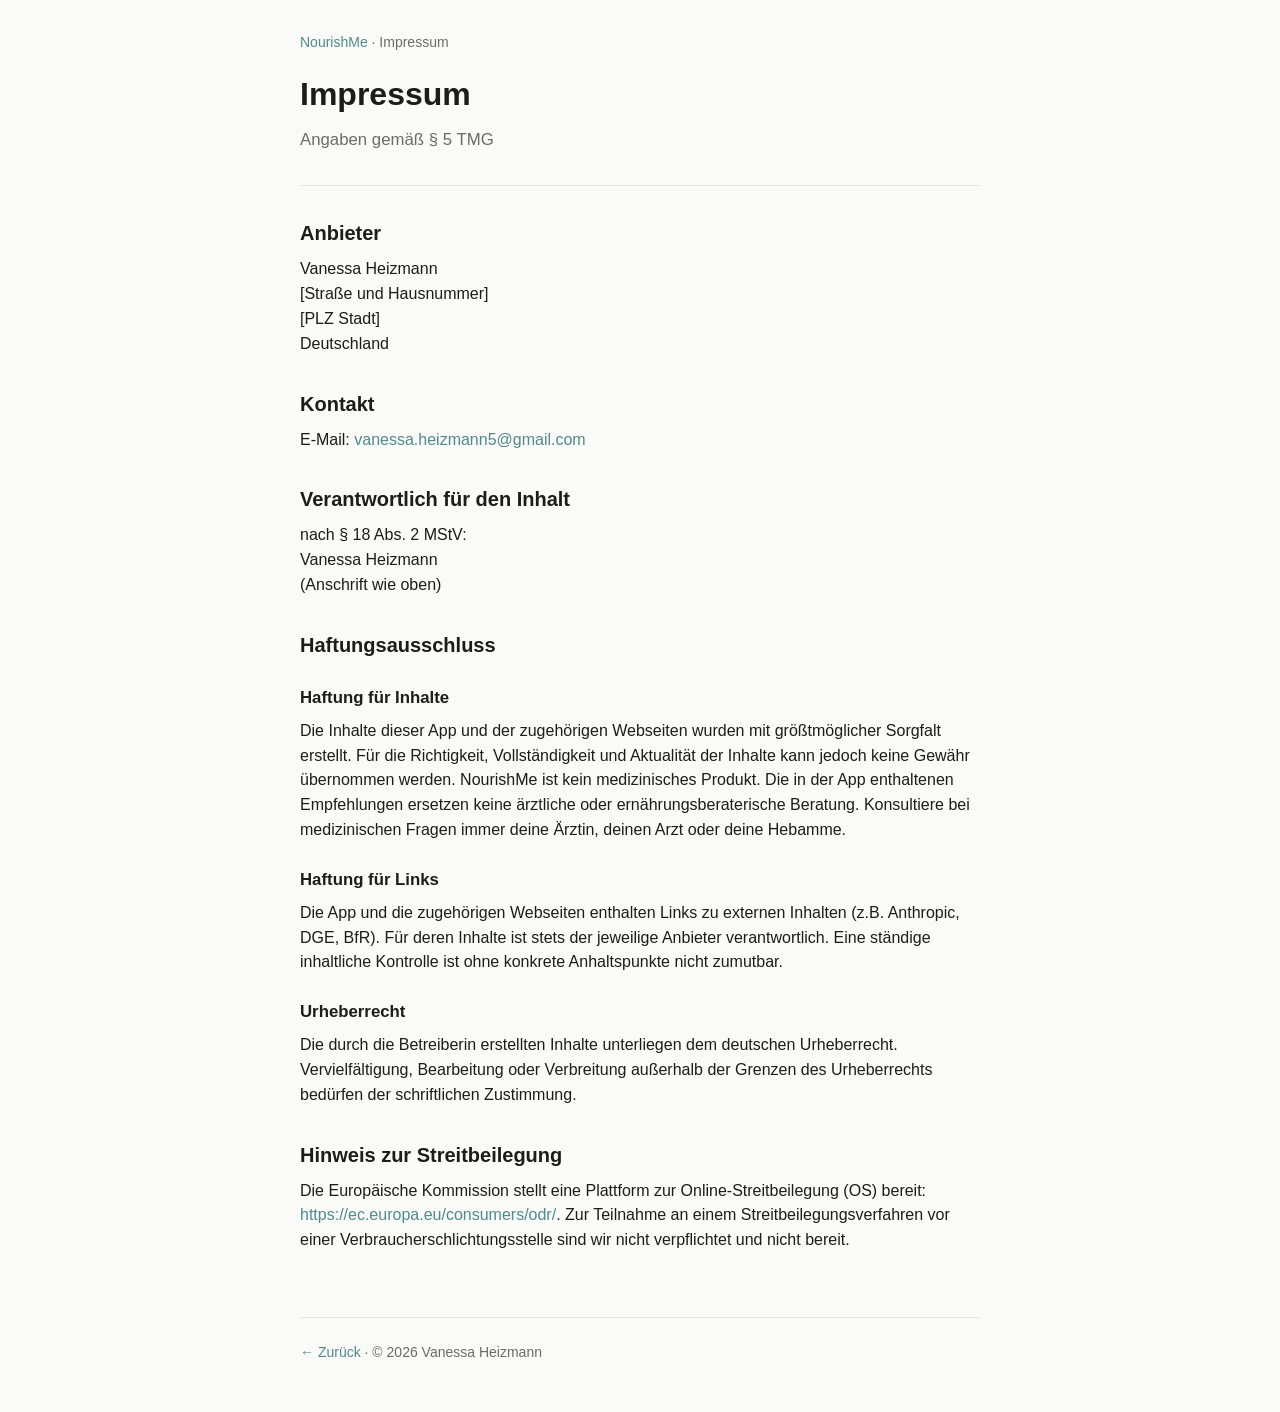
==== docs/impressum.html @ d8aed47d "Add Impressum page (TMG § 5 compliance) + link in index Co-Authored-By: Claude Opus 4.7 (1M context)" ====
<!doctype html>
<html lang="de">
<head>
<meta charset="utf-8">
<meta name="viewport" content="width=device-width,initial-scale=1">
<title>Impressum — NourishMe</title>
<link rel="stylesheet" href="style.css">
</head>
<body>
<nav class="crumb"><a href="index.html">Nourish<span style="color:var(--accent)">Me</span></a> · Impressum</nav>
<header>
  <h1>Impressum</h1>
  <p>Angaben gemäß § 5 TMG</p>
</header>
<main>

<h2>Anbieter</h2>
<p>Vanessa Heizmann<br>
[Straße und Hausnummer]<br>
[PLZ Stadt]<br>
Deutschland</p>

<h2>Kontakt</h2>
<p>E-Mail: <a href="mailto:vanessa.heizmann5@gmail.com">vanessa.heizmann5@gmail.com</a></p>

<h2>Verantwortlich für den Inhalt</h2>
<p>nach § 18 Abs. 2 MStV:<br>
Vanessa Heizmann<br>
(Anschrift wie oben)</p>

<h2>Haftungsausschluss</h2>

<h3>Haftung für Inhalte</h3>
<p>Die Inhalte dieser App und der zugehörigen Webseiten wurden mit
größtmöglicher Sorgfalt erstellt. Für die Richtigkeit, Vollständigkeit
und Aktualität der Inhalte kann jedoch keine Gewähr übernommen werden.
NourishMe ist kein medizinisches Produkt. Die in der App enthaltenen
Empfehlungen ersetzen keine ärztliche oder ernährungsberaterische
Beratung. Konsultiere bei medizinischen Fragen immer deine Ärztin, deinen
Arzt oder deine Hebamme.</p>

<h3>Haftung für Links</h3>
<p>Die App und die zugehörigen Webseiten enthalten Links zu externen
Inhalten (z.B. Anthropic, DGE, BfR). Für deren Inhalte ist stets der
jeweilige Anbieter verantwortlich. Eine ständige inhaltliche Kontrolle
ist ohne konkrete Anhaltspunkte nicht zumutbar.</p>

<h3>Urheberrecht</h3>
<p>Die durch die Betreiberin erstellten Inhalte unterliegen dem deutschen
Urheberrecht. Vervielfältigung, Bearbeitung oder Verbreitung außerhalb
der Grenzen des Urheberrechts bedürfen der schriftlichen Zustimmung.</p>

<h2>Hinweis zur Streitbeilegung</h2>
<p>Die Europäische Kommission stellt eine Plattform zur
Online-Streitbeilegung (OS) bereit:
<a href="https://ec.europa.eu/consumers/odr/">https://ec.europa.eu/consumers/odr/</a>.
Zur Teilnahme an einem Streitbeilegungsverfahren vor einer
Verbraucherschlichtungsstelle sind wir nicht verpflichtet und nicht
bereit.</p>

</main>
<footer>
  <p><a href="index.html">← Zurück</a> · © 2026 Vanessa Heizmann</p>
</footer>
</body>
</html>
---- docs/style.css ----
:root {
  --bg: #fafaf9;
  --text: #1c1c1b;
  --muted: #6b6b69;
  --accent: #4f8a8b;
  --border: #e4e4e2;
}

@media (prefers-color-scheme: dark) {
  :root {
    --bg: #1c1c1b;
    --text: #f4f4f3;
    --muted: #a8a8a6;
    --accent: #7fb8b9;
    --border: #333331;
  }
}

* {
  box-sizing: border-box;
}

html {
  font-size: 16px;
}

body {
  background: var(--bg);
  color: var(--text);
  font-family: -apple-system, BlinkMacSystemFont, "Segoe UI", Roboto, sans-serif;
  line-height: 1.55;
  max-width: 720px;
  margin: 0 auto;
  padding: 2rem 1.25rem;
}

header {
  margin-bottom: 2rem;
  padding-bottom: 1rem;
  border-bottom: 1px solid var(--border);
}

h1 {
  font-size: 2rem;
  font-weight: 700;
  margin: 0 0 0.25rem 0;
}

h1 .accent {
  color: var(--accent);
}

h2 {
  font-size: 1.25rem;
  font-weight: 600;
  margin-top: 2rem;
  margin-bottom: 0.5rem;
}

h3 {
  font-size: 1.05rem;
  font-weight: 600;
  margin-top: 1.5rem;
  margin-bottom: 0.5rem;
}

p {
  margin: 0.5rem 0 1rem 0;
}

ul {
  padding-left: 1.25rem;
}

li {
  margin: 0.25rem 0;
}

a {
  color: var(--accent);
  text-decoration: none;
}

a:hover {
  text-decoration: underline;
}

header p {
  color: var(--muted);
  font-size: 1.05rem;
}

footer {
  margin-top: 4rem;
  padding-top: 1rem;
  border-top: 1px solid var(--border);
  color: var(--muted);
  font-size: 0.875rem;
}

nav.crumb {
  font-size: 0.875rem;
  color: var(--muted);
  margin-bottom: 1rem;
}
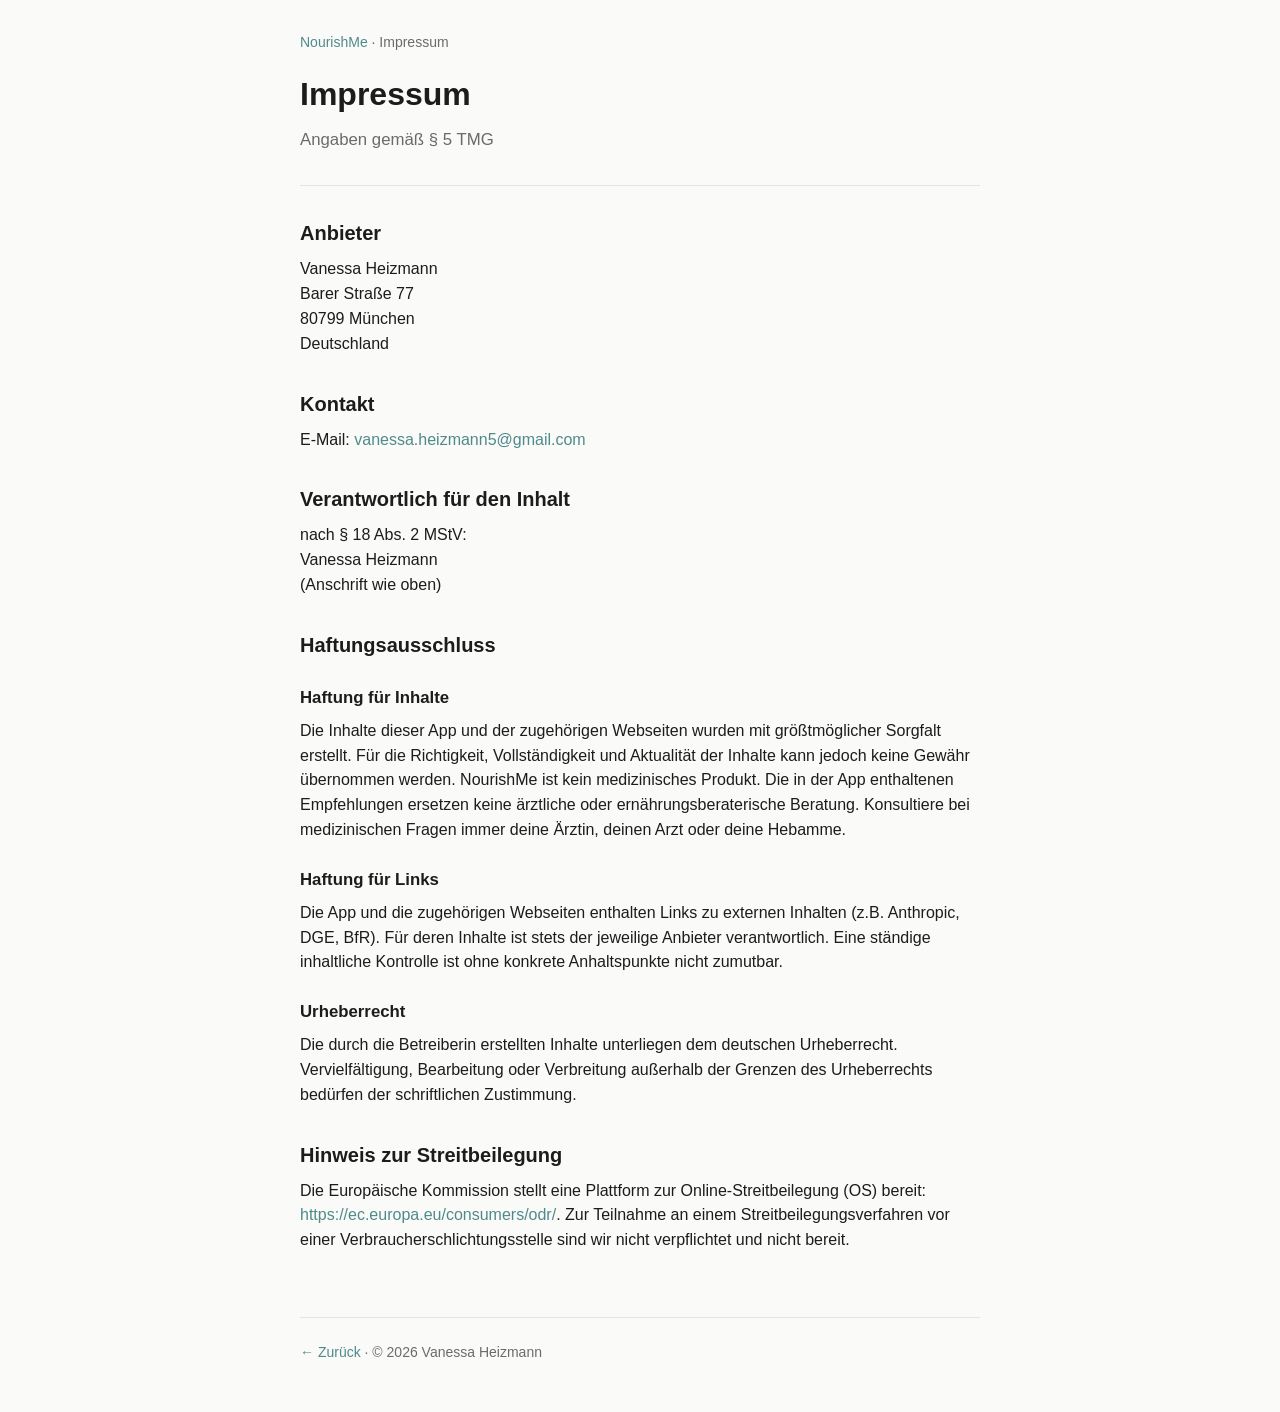
==== commit 05675953: "Add address to Impressum" ====
--- a/docs/impressum.html
+++ b/docs/impressum.html
@@ -16,8 +16,8 @@
 
 <h2>Anbieter</h2>
 <p>Vanessa Heizmann<br>
-[Straße und Hausnummer]<br>
-[PLZ Stadt]<br>
+Barer Straße 77<br>
+80799 München<br>
 Deutschland</p>
 
 <h2>Kontakt</h2>
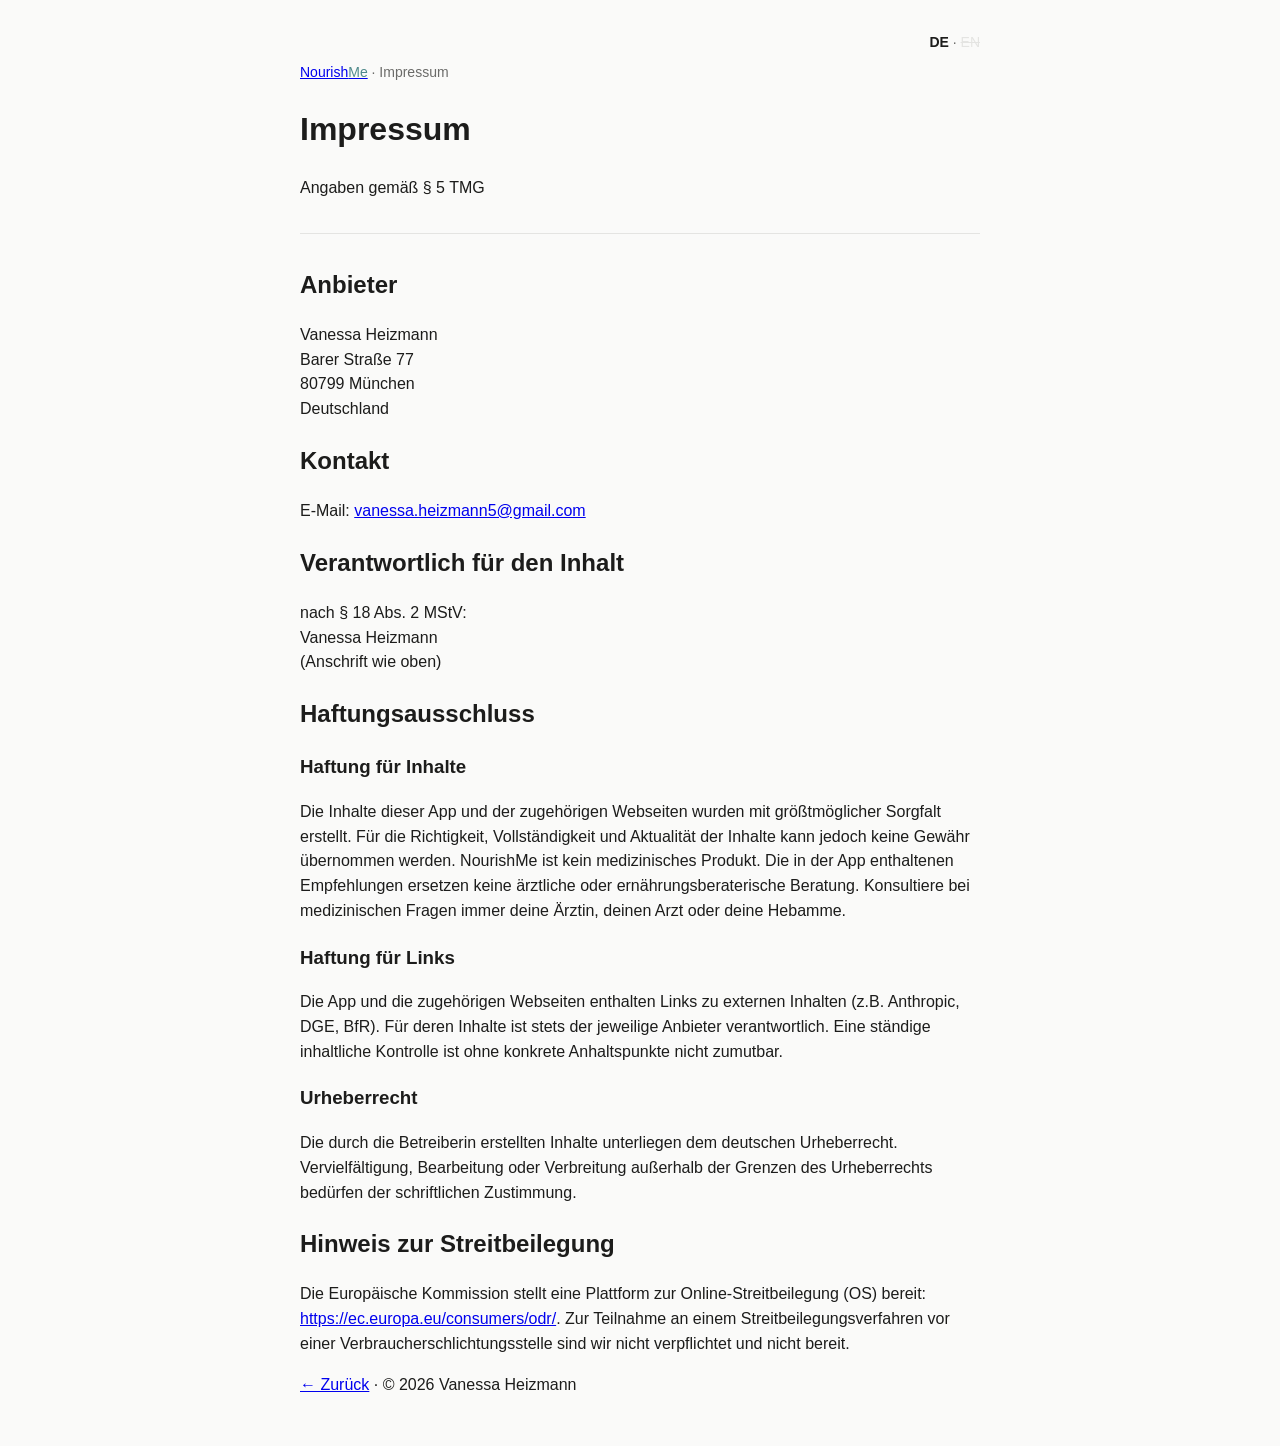
==== commit dfe1c364: "Add language switcher to all sub-pages (privacy, support, impressum) DE/EN switch is right-aligned a" ====
--- a/docs/impressum.html
+++ b/docs/impressum.html
@@ -7,6 +7,7 @@
 <link rel="stylesheet" href="style.css">
 </head>
 <body>
+<div class="lang-switch-inline"><strong>DE</strong> · <span class="disabled" title="Impressum is a German legal requirement">EN</span></div>
 <nav class="crumb"><a href="index.html">Nourish<span style="color:var(--accent)">Me</span></a> · Impressum</nav>
 <header>
   <h1>Impressum</h1>
--- a/docs/style.css
+++ b/docs/style.css
@@ -1,103 +1,377 @@
 :root {
   --bg: #fafaf9;
+  --bg-soft: #f4f1ec;
   --text: #1c1c1b;
   --muted: #6b6b69;
   --accent: #4f8a8b;
+  --accent-dark: #3e6e6f;
+  --accent-soft: #e8f0f0;
   --border: #e4e4e2;
 }
 
 @media (prefers-color-scheme: dark) {
   :root {
     --bg: #1c1c1b;
+    --bg-soft: #25252423;
     --text: #f4f4f3;
     --muted: #a8a8a6;
     --accent: #7fb8b9;
+    --accent-dark: #93c8c9;
+    --accent-soft: #2c3f3f;
     --border: #333331;
   }
 }
 
-* {
-  box-sizing: border-box;
-}
-
-html {
-  font-size: 16px;
-}
+* { box-sizing: border-box; }
+html { font-size: 16px; }
 
 body {
+  margin: 0;
   background: var(--bg);
   color: var(--text);
   font-family: -apple-system, BlinkMacSystemFont, "Segoe UI", Roboto, sans-serif;
   line-height: 1.55;
+}
+
+/* Plain pages (privacy, support, impressum) keep simple centered layout */
+body:not(.landing) {
   max-width: 720px;
   margin: 0 auto;
   padding: 2rem 1.25rem;
 }
 
-header {
-  margin-bottom: 2rem;
-  padding-bottom: 1rem;
+/* --- Landing page styling --- */
+
+.landing { font-size: 1.05rem; position: relative; }
+
+/* Language switcher */
+.lang-switch {
+  position: absolute;
+  top: 1rem;
+  right: 1.25rem;
+  font-size: 0.875rem;
+  color: var(--muted);
+  z-index: 10;
+}
+.lang-switch a { color: var(--muted); }
+.lang-switch strong { color: var(--text); }
+
+/* Inline language switch used on sub-pages (privacy, support, impressum) */
+.lang-switch-inline {
+  text-align: right;
+  font-size: 0.875rem;
+  color: var(--muted);
+  margin-bottom: 0.5rem;
+}
+.lang-switch-inline a { color: var(--muted); }
+.lang-switch-inline strong { color: var(--text); }
+.lang-switch-inline .disabled {
+  color: var(--border);
+  text-decoration: line-through;
+}
+
+/* "EN coming soon" banner (only on EN landing) */
+.banner-soon {
+  background: var(--accent-soft);
+  color: var(--text);
+  text-align: center;
+  padding: 0.875rem 1.5rem;
+  font-size: 0.95rem;
+  line-height: 1.45;
   border-bottom: 1px solid var(--border);
 }
 
-h1 {
-  font-size: 2rem;
+.landing h1 { font-size: 3rem; font-weight: 800; margin: 0 0 0.25rem 0; letter-spacing: -0.02em; }
+.landing h1 .accent { color: var(--accent); }
+.landing h2 { font-size: 1.625rem; font-weight: 700; margin: 0 0 1rem 0; letter-spacing: -0.01em; }
+.landing h3 { font-size: 1.125rem; font-weight: 700; margin: 0 0 0.5rem 0; }
+
+.landing p { margin: 0 0 1rem 0; }
+.landing ul, .landing ol { margin: 0 0 1rem 0; padding-left: 1.25rem; }
+.landing a { color: var(--accent-dark); text-decoration: none; }
+.landing a:hover { text-decoration: underline; }
+
+/* Hero */
+.hero {
+  max-width: 1100px;
+  margin: 0 auto;
+  padding: 4rem 1.5rem 3rem;
+  display: grid;
+  grid-template-columns: 1.3fr 0.7fr;
+  gap: 3rem;
+  align-items: center;
+}
+
+.hero-text { min-width: 0; }
+.hero-text .kicker {
+  color: var(--accent-dark);
+  font-weight: 600;
+  text-transform: uppercase;
+  letter-spacing: 0.05em;
+  font-size: 0.85rem;
+  margin: 0 0 1.5rem 0;
+}
+.hero-text .lede {
+  font-size: 1.2rem;
+  line-height: 1.5;
+  color: var(--text);
+  margin: 0 0 2rem 0;
+}
+
+.hero-photo {
+  max-width: 340px;
+  justify-self: end;
+  width: 100%;
+}
+.hero-photo img {
+  width: 100%;
+  height: auto;
+  border-radius: 16px;
+  box-shadow: 0 20px 40px -20px rgba(0,0,0,0.25);
+}
+
+@media (max-width: 800px) {
+  .hero {
+    grid-template-columns: 1fr;
+    padding: 2rem 1.25rem 1rem;
+    gap: 2rem;
+  }
+  .hero-text { order: 2; }
+  .hero-photo { order: 1; max-width: 280px; justify-self: center; }
+  .landing h1 { font-size: 2.25rem; }
+}
+
+/* Buttons */
+.btn {
+  display: inline-block;
+  padding: 0.75rem 1.25rem;
+  border-radius: 10px;
+  font-weight: 600;
+  font-size: 1rem;
+  text-decoration: none;
+  transition: transform 0.1s ease;
+}
+.btn:hover { text-decoration: none; transform: translateY(-1px); }
+
+.btn-primary {
+  background: var(--accent);
+  color: white !important;
+}
+.btn-primary:hover { background: var(--accent-dark); }
+
+.btn-ghost {
+  background: transparent;
+  color: var(--text) !important;
+  border: 1px solid var(--border);
+}
+.btn-ghost:hover { background: var(--bg-soft); }
+
+.cta-row { display: flex; gap: 0.75rem; flex-wrap: wrap; }
+
+/* Story */
+.story {
+  max-width: 720px;
+  margin: 0 auto;
+  padding: 3rem 1.5rem;
+}
+.story p { font-size: 1.075rem; line-height: 1.65; }
+.story .signature {
+  margin-top: 1.5rem;
+  font-style: italic;
+  color: var(--muted);
+}
+
+/* Audience */
+.audience {
+  max-width: 1100px;
+  margin: 0 auto;
+  padding: 3rem 1.5rem 1rem;
+  text-align: center;
+}
+.audience > h2 { margin-bottom: 0.5rem; }
+.audience-grid {
+  display: grid;
+  grid-template-columns: repeat(3, 1fr);
+  gap: 1rem 1.25rem;
+  margin: 2rem 0 1.25rem 0;
+  text-align: left;
+}
+.audience-item {
+  display: flex;
+  align-items: flex-start;
+  gap: 0.75rem;
+  padding: 1rem;
+  background: var(--bg-soft);
+  border-radius: 12px;
+}
+.audience-icon {
+  font-size: 1.75rem;
+  line-height: 1;
+  flex-shrink: 0;
+}
+.audience-item div {
+  display: flex;
+  flex-direction: column;
+  gap: 0.15rem;
+}
+.audience-item strong {
+  font-size: 1rem;
+  font-weight: 600;
+}
+.audience-item span {
+  font-size: 0.875rem;
+  color: var(--muted);
+  line-height: 1.4;
+}
+.audience-note {
+  color: var(--muted);
+  font-size: 0.95rem;
+  max-width: 600px;
+  margin: 0 auto;
+}
+
+@media (max-width: 800px) {
+  .audience-grid { grid-template-columns: 1fr; }
+}
+
+/* USPs */
+.usps {
+  background: var(--bg-soft);
+  padding: 4rem 1.5rem;
+}
+.usps > h2 {
+  text-align: center;
+  max-width: 1100px;
+  margin: 0 auto 2.5rem auto;
+}
+.card-grid {
+  max-width: 1100px;
+  margin: 0 auto;
+  display: grid;
+  grid-template-columns: repeat(3, 1fr);
+  gap: 1.5rem;
+}
+.card {
+  background: var(--bg);
+  border: 1px solid var(--border);
+  border-radius: 14px;
+  padding: 1.5rem;
+}
+.card h3 { color: var(--accent-dark); }
+.card p { margin: 0; }
+
+@media (max-width: 800px) {
+  .card-grid { grid-template-columns: 1fr; }
+}
+
+/* How */
+.how {
+  max-width: 800px;
+  margin: 0 auto;
+  padding: 4rem 1.5rem;
+}
+.steps {
+  list-style: none;
+  padding: 0;
+  counter-reset: step;
+}
+.steps li {
+  position: relative;
+  padding: 1rem 0 1rem 3.5rem;
+  border-bottom: 1px solid var(--border);
+  counter-increment: step;
+}
+.steps li:last-child { border-bottom: none; }
+.steps li::before {
+  content: counter(step);
+  position: absolute;
+  left: 0;
+  top: 1rem;
+  width: 2.25rem;
+  height: 2.25rem;
+  border-radius: 50%;
+  background: var(--accent);
+  color: white;
+  display: flex;
+  align-items: center;
+  justify-content: center;
   font-weight: 700;
-  margin: 0 0 0.25rem 0;
-}
-
-h1 .accent {
+  font-size: 1rem;
+}
+.steps li strong {
+  display: block;
+  font-size: 1.075rem;
+  margin-bottom: 0.25rem;
+}
+.steps li span {
+  color: var(--muted);
+}
+
+/* Beta CTA */
+.beta {
+  background: var(--accent-soft);
+  text-align: center;
+  padding: 4rem 1.5rem;
+}
+.beta h2 { margin-bottom: 0.75rem; }
+.beta p { max-width: 600px; margin: 0 auto 1rem auto; }
+.beta .cta-row { justify-content: center; margin: 1.5rem 0 1.5rem 0; }
+.small { font-size: 0.875rem; color: var(--muted); }
+
+/* Trust */
+.trust {
+  max-width: 720px;
+  margin: 0 auto;
+  padding: 3rem 1.5rem;
+}
+.trust-list {
+  list-style: none;
+  padding: 0;
+  display: grid;
+  grid-template-columns: repeat(2, 1fr);
+  gap: 0.5rem 1.5rem;
+}
+.trust-list li {
+  padding-left: 1.25rem;
+  position: relative;
+}
+.trust-list li::before {
+  content: "✓";
+  position: absolute;
+  left: 0;
   color: var(--accent);
-}
-
-h2 {
-  font-size: 1.25rem;
-  font-weight: 600;
-  margin-top: 2rem;
-  margin-bottom: 0.5rem;
-}
-
-h3 {
-  font-size: 1.05rem;
-  font-weight: 600;
-  margin-top: 1.5rem;
-  margin-bottom: 0.5rem;
-}
-
-p {
-  margin: 0.5rem 0 1rem 0;
-}
-
-ul {
-  padding-left: 1.25rem;
-}
-
-li {
-  margin: 0.25rem 0;
-}
-
-a {
-  color: var(--accent);
-  text-decoration: none;
-}
-
-a:hover {
-  text-decoration: underline;
-}
-
-header p {
-  color: var(--muted);
-  font-size: 1.05rem;
-}
-
-footer {
-  margin-top: 4rem;
-  padding-top: 1rem;
+  font-weight: 700;
+}
+
+@media (max-width: 600px) {
+  .trust-list { grid-template-columns: 1fr; }
+}
+
+/* Footer */
+.footer {
+  max-width: 1100px;
+  margin: 2rem auto 0 auto;
+  padding: 2rem 1.5rem;
   border-top: 1px solid var(--border);
-  color: var(--muted);
-  font-size: 0.875rem;
-}
-
+  text-align: center;
+}
+.footer-links {
+  list-style: none;
+  padding: 0;
+  margin: 0 0 1rem 0;
+  display: flex;
+  flex-wrap: wrap;
+  justify-content: center;
+  gap: 1rem 1.5rem;
+}
+.footer-links a {
+  color: var(--muted);
+  font-size: 0.95rem;
+}
+
+/* Legacy support for non-landing pages */
+header { margin-bottom: 2rem; padding-bottom: 1rem; border-bottom: 1px solid var(--border); }
+body:not(.landing) header { border-bottom: 1px solid var(--border); }
 nav.crumb {
   font-size: 0.875rem;
   color: var(--muted);
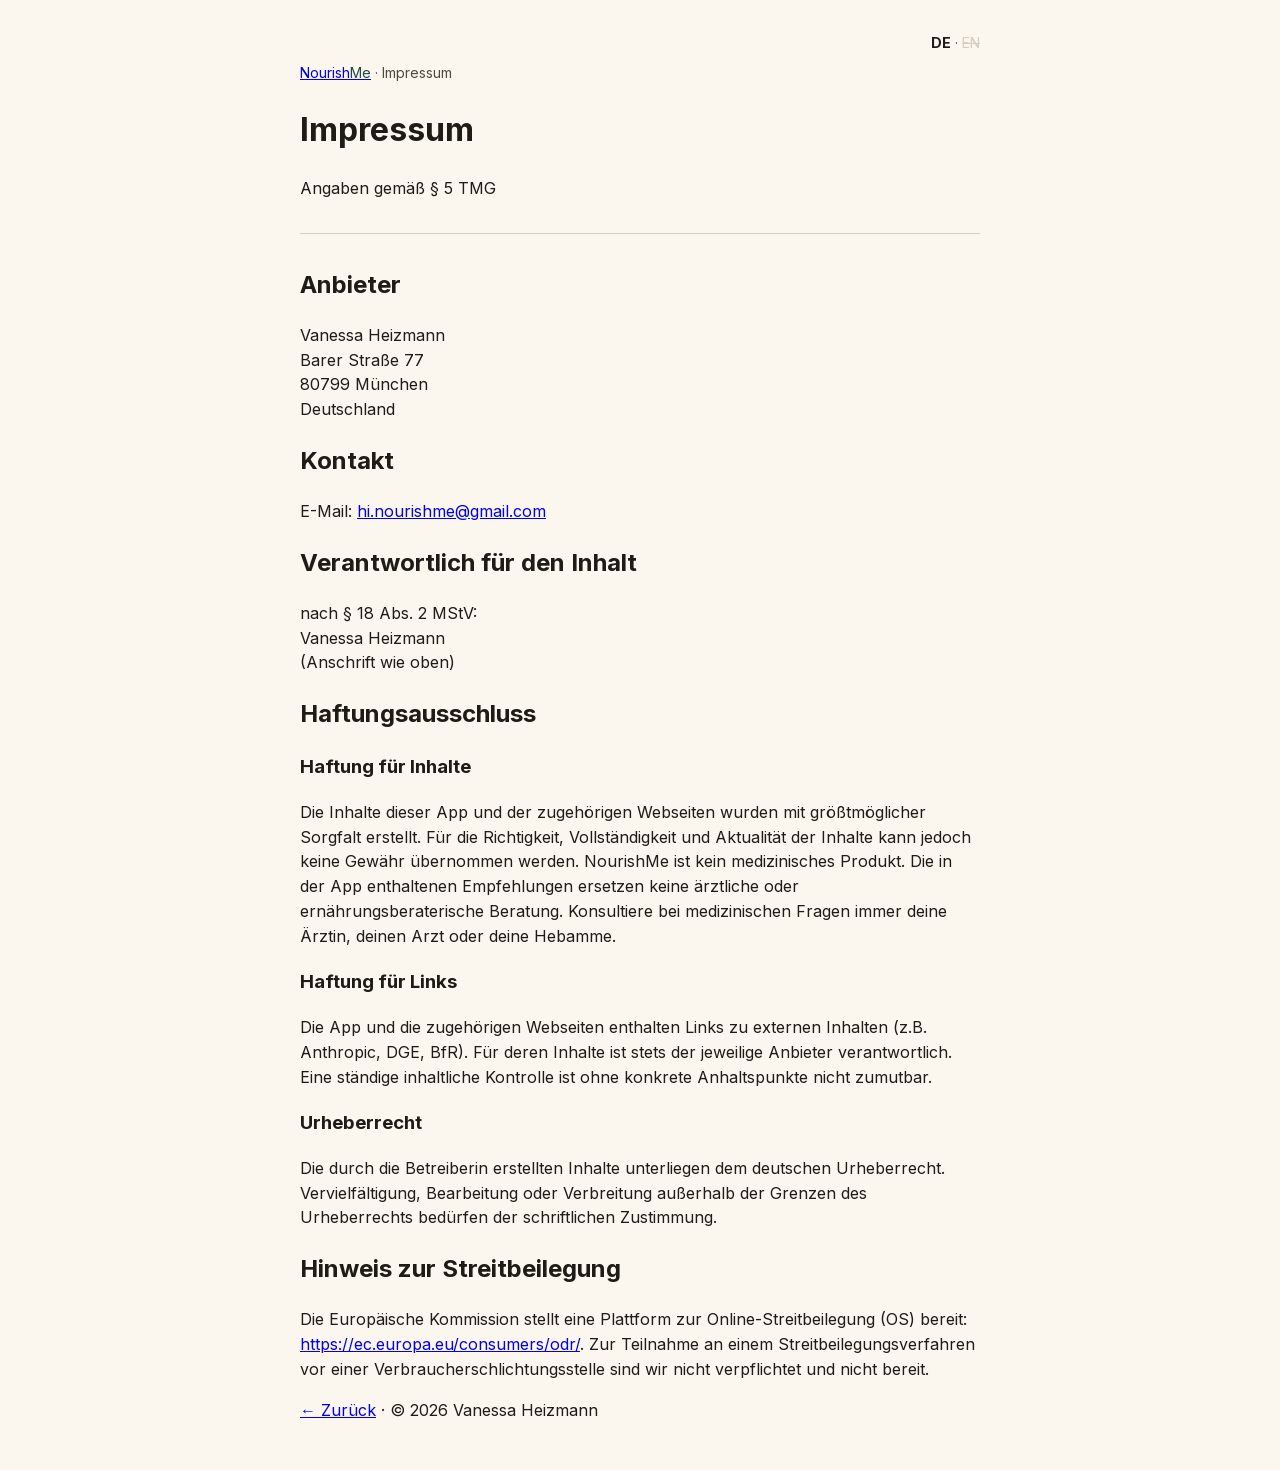
==== commit 8724a27d: "Swap user-facing contact email to hi.nourishme@gmail.com Replace vanessa.heizmann5@gmail.com with hi" ====
--- a/docs/impressum.html
+++ b/docs/impressum.html
@@ -22,7 +22,7 @@
 Deutschland</p>
 
 <h2>Kontakt</h2>
-<p>E-Mail: <a href="mailto:vanessa.heizmann5@gmail.com">vanessa.heizmann5@gmail.com</a></p>
+<p>E-Mail: <a href="mailto:hi.nourishme@gmail.com">hi.nourishme@gmail.com</a></p>
 
 <h2>Verantwortlich für den Inhalt</h2>
 <p>nach § 18 Abs. 2 MStV:<br>
--- a/docs/style.css
+++ b/docs/style.css
@@ -1,25 +1,84 @@
 :root {
-  --bg: #fafaf9;
-  --bg-soft: #f4f1ec;
-  --text: #1c1c1b;
-  --muted: #6b6b69;
-  --accent: #4f8a8b;
-  --accent-dark: #3e6e6f;
-  --accent-soft: #e8f0f0;
-  --border: #e4e4e2;
+  /* NourishMe Field Manual brand tokens.
+     Source of truth: handoff/nourishme_logo_bowl/brand-tokens.css.
+     Mirrored in lib/theme/nourishme_colors.dart (NMColors). */
+
+  /* Surfaces */
+  --paper:        #F4EFE6;
+  --paper-hi:     #FBF7EF;
+  --paper-lo:     #F2ECDE;
+  --paper-deep:   #DDD3BD;
+
+  /* Text */
+  --ink:          #1F1B16;
+  --ink-soft:     #4F4A41;
+  --ink-mute:     #847E72;
+
+  /* Brand */
+  --pine:         #1E4A45;
+  --pine-deep:    #0F2D2A;
+  --amber:        #C8884A;
+  --amber-warm:   #D89A5B;
+
+  /* Functional */
+  --rust:         #9C4623;
+  --moss:         #4B5A47;
+  --plum:         #6B4554;
+
+  /* Lines */
+  --rule:         #D5CEC0;
+
+  /* Semantic aliases used throughout the existing CSS.
+     Kept for backwards-compat; new code should use brand tokens directly. */
+  --bg:           var(--paper-hi);
+  --bg-soft:      var(--paper-lo);
+  --text:         var(--ink);
+  --muted:        var(--ink-soft);
+  --accent:       var(--pine);
+  --accent-dark:  #04201D;
+  --accent-soft:  #C6E2DC;
+  --secondary:    var(--amber);
+  --secondary-soft:#FFE0B8;
+  --border:       var(--rule);
 }
 
 @media (prefers-color-scheme: dark) {
   :root {
-    --bg: #1c1c1b;
-    --bg-soft: #25252423;
-    --text: #f4f4f3;
-    --muted: #a8a8a6;
-    --accent: #7fb8b9;
-    --accent-dark: #93c8c9;
-    --accent-soft: #2c3f3f;
-    --border: #333331;
+    --bg: #1B1812;
+    --bg-soft: #221E17;
+    --text: #E8E2D4;
+    --muted: #C8C0AE;
+    --accent: #A6CCC4;
+    --accent-dark: #C2E8E1;
+    --accent-soft: #235650;
+    --secondary: #FFC07A;
+    --secondary-soft: #6B4F1E;
+    --border: #4B4639;
   }
+}
+
+/* Self-hosted variable fonts. No external requests, GDPR-friendly.
+   Latin subset only (covers ä/ö/ü/ß via U+0000-00FF). */
+@font-face {
+  font-family: 'Inter';
+  font-style: normal;
+  font-weight: 400 700;
+  font-display: swap;
+  src: url('fonts/inter-var.woff2') format('woff2');
+}
+@font-face {
+  font-family: 'Newsreader';
+  font-style: normal;
+  font-weight: 400 700;
+  font-display: swap;
+  src: url('fonts/newsreader-var.woff2') format('woff2');
+}
+@font-face {
+  font-family: 'Newsreader';
+  font-style: italic;
+  font-weight: 400 700;
+  font-display: swap;
+  src: url('fonts/newsreader-var-italic.woff2') format('woff2');
 }
 
 * { box-sizing: border-box; }
@@ -29,9 +88,13 @@
   margin: 0;
   background: var(--bg);
   color: var(--text);
-  font-family: -apple-system, BlinkMacSystemFont, "Segoe UI", Roboto, sans-serif;
+  font-family: 'Inter', -apple-system, BlinkMacSystemFont, "Segoe UI", Roboto, sans-serif;
   line-height: 1.55;
-}
+  font-feature-settings: "ss01", "cv11";
+}
+
+/* Editorial serif for headlines + pull-quotes. Inter for body. */
+.serif { font-family: 'Newsreader', Georgia, 'Times New Roman', serif; }
 
 /* Plain pages (privacy, support, impressum) keep simple centered layout */
 body:not(.landing) {
@@ -43,6 +106,18 @@
 /* --- Landing page styling --- */
 
 .landing { font-size: 1.05rem; position: relative; }
+
+/* Site logo (top-left brand mark, mirrors lang-switch on the right) */
+.site-logo {
+  position: absolute;
+  top: 1rem;
+  left: 1.25rem;
+  width: 36px;
+  height: 36px;
+  z-index: 10;
+  display: block;
+}
+.site-logo img { width: 100%; height: 100%; display: block; }
 
 /* Language switcher */
 .lang-switch {
@@ -81,10 +156,49 @@
   border-bottom: 1px solid var(--border);
 }
 
-.landing h1 { font-size: 3rem; font-weight: 800; margin: 0 0 0.25rem 0; letter-spacing: -0.02em; }
-.landing h1 .accent { color: var(--accent); }
-.landing h2 { font-size: 1.625rem; font-weight: 700; margin: 0 0 1rem 0; letter-spacing: -0.01em; }
-.landing h3 { font-size: 1.125rem; font-weight: 700; margin: 0 0 0.5rem 0; }
+.landing h1 {
+  font-family: 'Newsreader', Georgia, serif;
+  font-size: 3.25rem;
+  font-weight: 600;
+  line-height: 1.08;
+  margin: 0 0 1.25rem 0;
+  letter-spacing: -0.015em;
+}
+.landing h1 em {
+  font-style: italic;
+  font-weight: 500;
+  color: var(--accent-dark);
+}
+.landing h1 .accent { color: var(--accent); font-style: normal; }
+.landing h2 {
+  font-family: 'Newsreader', Georgia, serif;
+  font-size: 2rem;
+  font-weight: 600;
+  line-height: 1.15;
+  margin: 0 0 1rem 0;
+  letter-spacing: -0.01em;
+}
+.landing h2 em {
+  font-style: italic;
+  font-weight: 500;
+  color: var(--accent-dark);
+}
+.landing h3 { font-size: 1.0625rem; font-weight: 700; margin: 0 0 0.5rem 0; letter-spacing: -0.005em; }
+
+/* Eyebrow: tiny caps tag above headlines ("BETA · JUNI 2026") */
+.eyebrow {
+  display: inline-block;
+  font-family: 'Inter', sans-serif;
+  font-size: 0.7rem;
+  font-weight: 600;
+  letter-spacing: 0.18em;
+  text-transform: uppercase;
+  color: var(--accent-dark);
+  background: var(--accent-soft);
+  padding: 0.35rem 0.7rem;
+  border-radius: 999px;
+  margin: 0 0 1.5rem 0;
+}
 
 .landing p { margin: 0 0 1rem 0; }
 .landing ul, .landing ol { margin: 0 0 1rem 0; padding-left: 1.25rem; }
@@ -103,31 +217,35 @@
 }
 
 .hero-text { min-width: 0; }
-.hero-text .kicker {
-  color: var(--accent-dark);
-  font-weight: 600;
-  text-transform: uppercase;
-  letter-spacing: 0.05em;
-  font-size: 0.85rem;
-  margin: 0 0 1.5rem 0;
-}
 .hero-text .lede {
-  font-size: 1.2rem;
+  font-family: 'Newsreader', Georgia, serif;
+  font-size: 1.25rem;
   line-height: 1.5;
+  font-weight: 400;
   color: var(--text);
   margin: 0 0 2rem 0;
 }
+.hero-text .lede em { font-style: italic; color: var(--accent-dark); }
+.hero-text .secondary-link {
+  display: inline-block;
+  color: var(--accent-dark);
+  font-weight: 500;
+  font-size: 0.95rem;
+  padding: 0.75rem 0.25rem;
+  align-self: center;
+}
 
 .hero-photo {
-  max-width: 340px;
+  max-width: 380px;
   justify-self: end;
   width: 100%;
 }
 .hero-photo img {
   width: 100%;
   height: auto;
-  border-radius: 16px;
-  box-shadow: 0 20px 40px -20px rgba(0,0,0,0.25);
+  border-radius: 14px;
+  box-shadow: 0 24px 48px -20px rgba(0,0,0,0.22);
+  display: block;
 }
 
 @media (max-width: 800px) {
@@ -139,6 +257,10 @@
   .hero-text { order: 2; }
   .hero-photo { order: 1; max-width: 280px; justify-self: center; }
   .landing h1 { font-size: 2.25rem; }
+  .landing h2 { font-size: 1.625rem; }
+  .pullquote { font-size: 1.05rem; margin-top: 2rem; }
+  .story p.lead-line { font-size: 1.25rem; }
+  .hero-text .lede { font-size: 1.1rem; }
 }
 
 /* Buttons */
@@ -166,7 +288,31 @@
 }
 .btn-ghost:hover { background: var(--bg-soft); }
 
-.cta-row { display: flex; gap: 0.75rem; flex-wrap: wrap; }
+.cta-row { display: flex; gap: 0.75rem; flex-wrap: wrap; align-items: center; }
+
+/* Pull-quote (editorial). Used in hero + occasionally below sections. */
+.pullquote {
+  font-family: 'Newsreader', Georgia, serif;
+  font-style: italic;
+  font-size: 1.15rem;
+  line-height: 1.5;
+  color: var(--text);
+  border-left: 3px solid var(--accent);
+  padding: 0.5rem 0 0.5rem 1.25rem;
+  margin: 2.5rem 0 0 0;
+  max-width: 540px;
+}
+.pullquote .attribution {
+  display: block;
+  font-style: normal;
+  font-family: 'Inter', sans-serif;
+  font-size: 0.7rem;
+  font-weight: 600;
+  letter-spacing: 0.15em;
+  text-transform: uppercase;
+  color: var(--muted);
+  margin-top: 0.85rem;
+}
 
 /* Story */
 .story {
@@ -174,11 +320,22 @@
   margin: 0 auto;
   padding: 3rem 1.5rem;
 }
-.story p { font-size: 1.075rem; line-height: 1.65; }
+.story > h2 { text-align: center; margin-bottom: 1.5rem; }
+.story p { font-size: 1.1rem; line-height: 1.65; }
+.story p.lead-line {
+  font-family: 'Newsreader', Georgia, serif;
+  font-size: 1.5rem;
+  line-height: 1.35;
+  font-weight: 500;
+  margin-bottom: 1.5rem;
+  text-align: center;
+}
+.story p.lead-line em { font-style: italic; color: var(--accent-dark); }
 .story .signature {
   margin-top: 1.5rem;
   font-style: italic;
   color: var(--muted);
+  text-align: center;
 }
 
 /* Audience */
@@ -190,8 +347,9 @@
 }
 .audience > h2 { margin-bottom: 0.5rem; }
 .audience-grid {
-  display: grid;
-  grid-template-columns: repeat(3, 1fr);
+  display: flex;
+  flex-wrap: wrap;
+  justify-content: center;
   gap: 1rem 1.25rem;
   margin: 2rem 0 1.25rem 0;
   text-align: left;
@@ -203,6 +361,8 @@
   padding: 1rem;
   background: var(--bg-soft);
   border-radius: 12px;
+  flex: 0 1 calc(33.333% - 0.85rem);
+  min-width: 240px;
 }
 .audience-icon {
   font-size: 1.75rem;
@@ -223,15 +383,16 @@
   color: var(--muted);
   line-height: 1.4;
 }
-.audience-note {
-  color: var(--muted);
-  font-size: 0.95rem;
-  max-width: 600px;
-  margin: 0 auto;
+.audience .audience-note {
+  color: var(--muted);
+  font-size: 1rem;
+  max-width: 720px;
+  margin: 1.5rem auto 0 auto;
+  text-align: center;
 }
 
 @media (max-width: 800px) {
-  .audience-grid { grid-template-columns: 1fr; }
+  .audience-item { flex: 0 1 100%; }
 }
 
 /* USPs */
@@ -270,6 +431,7 @@
   margin: 0 auto;
   padding: 4rem 1.5rem;
 }
+.how > h2 { text-align: center; margin-bottom: 2rem; }
 .steps {
   list-style: none;
   padding: 0;
@@ -313,9 +475,9 @@
   text-align: center;
   padding: 4rem 1.5rem;
 }
-.beta h2 { margin-bottom: 0.75rem; }
-.beta p { max-width: 600px; margin: 0 auto 1rem auto; }
-.beta .cta-row { justify-content: center; margin: 1.5rem 0 1.5rem 0; }
+.beta h2 { text-align: center; margin-bottom: 0.75rem; }
+.beta p { max-width: 600px; margin: 0 auto 1rem auto; text-align: center; }
+.beta .cta-row { display: flex; justify-content: center; margin: 1.5rem auto 1.5rem auto; }
 .small { font-size: 0.875rem; color: var(--muted); }
 
 /* Trust */
@@ -324,6 +486,8 @@
   margin: 0 auto;
   padding: 3rem 1.5rem;
 }
+.trust > h2 { text-align: center; margin-bottom: 1.5rem; }
+.trust > p { text-align: center; }
 .trust-list {
   list-style: none;
   padding: 0;
